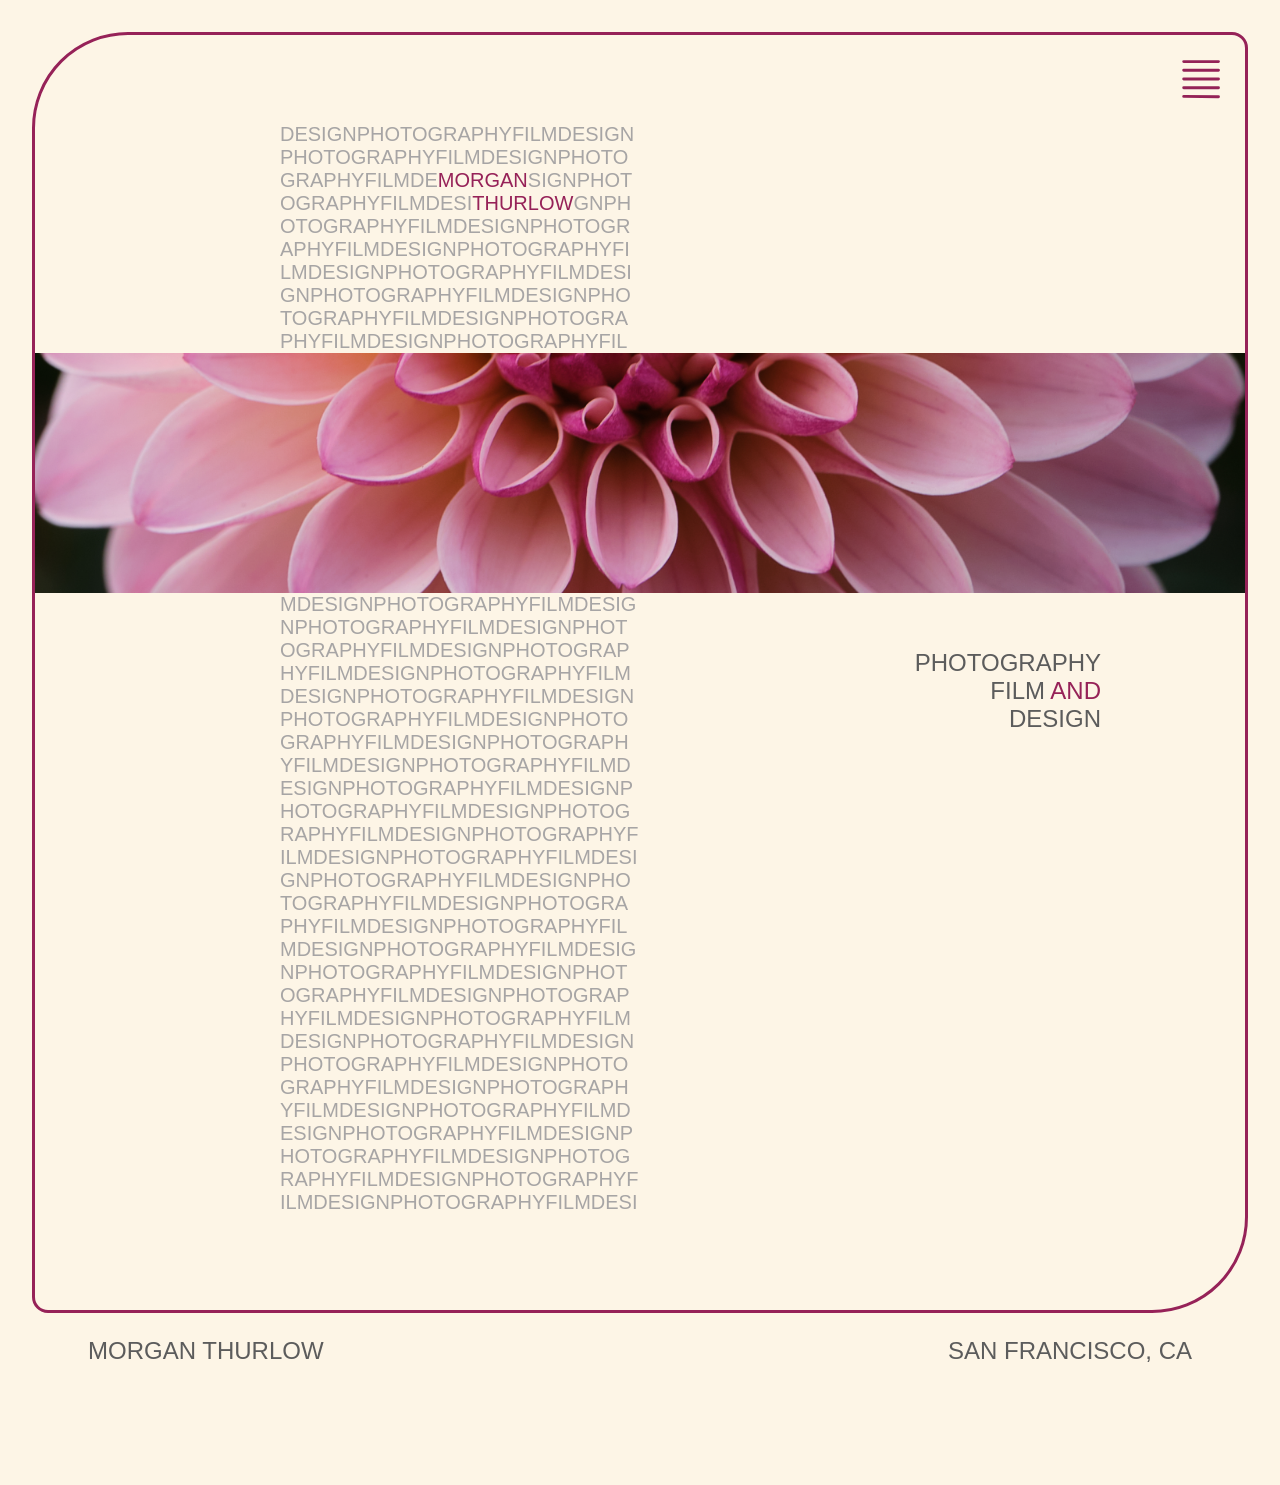
==== index.html @ 3932b412 "launch website" ====
<!doctype html>
<html lang="en">
  <head>
    <meta charset="UTF-8" />
    <meta name="viewport" content="width=device-width, initial-scale=1.0" />
    <title>Morgan Thurlow</title>
    <link rel="stylesheet" href="/style.css" />
    <script src="/script.js" defer></script>
    <link rel="icon" type="image/png" href="/favicon-96x96.png" sizes="96x96" />
    <link rel="icon" type="image/svg+xml" href="/favicon.svg" />
    <link rel="shortcut icon" href="/favicon.ico" />
    <link rel="apple-touch-icon" sizes="180x180" href="/apple-touch-icon.png" />
    <link rel="manifest" href="/site.webmanifest" />
  </head>
  <body class="body-padding">
    <div class="main-layout">
      <div class="menu-popup hidden titletext" id="menu-popup">
        <button id="close-x"><img src="closeX.svg" alt="X" /></button>
        <div class="menu-text">
          <a href="/index.html">HOME</a>
          <a href="/film.html">FILM</a>
          <a href="/design.html">DESIGN</a>
          <a href="/photography.html">PHOTOS</a>
        </div>
      </div>
      <div class="outsideborder">
        <div class="menu-container">
          <button id="hamburger-menu">
            <img src="hamburg.svg" alt="menu hamburger" />
          </button>
        </div>
        <div class="two-column-container">
          <div class="column-child">
            <p class="arttext arttext-layout" aria-hidden="true">
              DESIGNPHOTOGRAPHYFILMDESIGNPHOTOGRAPHYFILMDESIGNPHOTOGRAPHYFILMDE<span
                class="pinktext"
                >MORGAN</span
              >SIGNPHOTOGRAPHYFILMDESI<span class="pinktext">THURLOW</span
              >GNPHOTOGRAPHYFILMDESIGNPHOTOGRAPHYFILMDESIGNPHOTOGRAPHYFILMDESIGNPHOTOGRAPHYFILMDESIGNPHOTOGRAPHYFILMDESIGNPHOTOGRAPHYFILMDESIGNPHOTOGRAPHYFILMDESIGNPHOTOGRAPHYFIL
            </p>
          </div>
        </div>
        <img
          id="photobar"
          src="portfolio353.jpg"
          alt="a beautiful pink dahlia"
        />
        <div class="two-column-container">
          <div class="column-child">
            <p class="arttext arttext-layout" aria-hidden="true">
              [base64]
            </p>
          </div>
          <div class="column-child">
            <!-- make new art text for this -->
            <p class="titletext titletext-layout">
              <a href="/photography.html"> PHOTOGRAPHY </a><br />
              <a href="/film.html">FILM </a> <span class="pinktext">AND </span
              ><br /><a href="/design.html"> DESIGN </a>
            </p>
          </div>
        </div>
      </div>
      <div class="two-column-container">
        <div class="column-child titletext bottom-left-text">
          <!-- <a href="/contact.html">Contact me</a> <br />
          <a href="/resume.html">Resume</a> -->
          Morgan Thurlow
        </div>
        <div class="column-child titletext bottom-right-text">
          San Francisco, CA
        </div>
      </div>
    </div>
  </body>
</html>
---- style.css ----
/* colors */
:root {
  --c-offwhite: #fdf5e6;
  --c-pink: #962258;
  --c-pink-light: #d95995;
  --c-darkgray: #5c5c5c;
  --c-lightgray: #a7a5a5;
  --c-bggray: #292929;

  --color-main-bg: var(--c-offwhite);
  --color-text-dark: var(--c-darkgray);
  --color-text-light: var(--c-lightgray);
  --color-text-pink: var(--c-pink);
  --color-pink-light: var(--c-pink-light);
  --color-alt-bg: var(--c-bggray);

  background: var(--color-main-bg);

  --margin-exterior: 32px;
  --margin-bottom: 300px;
  --big-box-pad: 24px;

  font-family: Arial, Helvetica, sans-serif;

  --alt-font: optima;
}

*,
*::before,
*::after {
  box-sizing: border-box;
}

* {
  margin: 0;
}

a {
  text-decoration: none;
  color: var(--color-text-dark);
}

a:hover {
  color: var(--color-text-pink);
}

button {
  padding: 0px;
  border: none;
  background-color: transparent;
}

img,
picture,
svg {
  max-width: 100%;
  display: block;
}

#photobar {
  max-width: none;
  height: 240px;
  width: calc(100% + var(--big-box-pad) * 2);
  margin-left: calc(-1 * var(--big-box-pad));
  object-fit: cover;
  object-position: top center;
}

#hamburger-menu,
#close-x {
  width: 40px;
  cursor: pointer;
}

.menu-container {
  display: flex;
  justify-content: end;
  margin-bottom: 24px;
}

.two-column-container {
  /* border: 1px solid green; */
  display: flex;
}

.column-child {
  /* border: 1px solid blue; */
  flex-basis: 50%;
}

.body-padding {
  padding-left: var(--margin-exterior);
  padding-right: var(--margin-exterior);
  padding-bottom: 120px;
}

.outsideborder {
  border: 3px solid var(--color-text-pink);
  border-radius: 96px 16px;
  margin-top: var(--margin-exterior);
  /* margin-bottom: var(--margin-bottom); */
  padding: var(--big-box-pad);
  padding-bottom: 96px;
  /* min-height: calc(100vh - var(--margin-bottom) - var(--margin-exterior)); */
}

.menu-popup {
  position: absolute;
  top: 12px;
  right: 12px;
  border: 3px solid var(--color-text-pink);
  border-radius: 96px 16px;
  display: flex;
  flex-direction: column;
  text-align: left;
  padding-top: 12px;
  padding-right: 12px;
  padding-left: var(--big-box-pad);
  padding-bottom: var(--big-box-pad);

  /* padding: var(--big-box-pad); */
  background-color: var(--color-main-bg);
}

.menu-text {
  padding-right: 52px;
  display: flex;
  flex-direction: column;
}

.hidden {
  visibility: hidden;
}

#close-x {
  align-self: flex-end;
  padding-bottom: 24px;
}

.main-layout {
  position: relative;
  margin-left: auto;
  margin-right: auto;
  max-width: 1280px;
}

.pinktext {
  color: var(--color-text-pink);
}

.light-pink-mod {
  color: var(--c-pink-light);
}

.fancy-heading {
  font-family: var(--alt-font);
  font-size: clamp(36px, 6vw, 96px);
  font-weight: 500;
  background-image: url(/photos/portfolio356.jpg);
  background-position: 50% 25%;
  /* background-size: 50% ; */
  color: transparent;
  /* text-transform: uppercase; */
  background-clip: text;
}

.heading-two-layout {
  font-family: var(--alt-font);
  font-weight: lighter;
  font-size: clamp(14px, 3vw, 24px);
  color: var(--color-text-dark);
  /* text-transform: uppercase; */
  margin: 24px;
  margin-bottom: 12px;
}

.heading-one-layout {
  display: flex;
  justify-content: center;
  margin: 50px;
}

.titletext {
  color: var(--color-text-dark);
  font-size: 24px;
  text-transform: uppercase;
}

.titletext-layout {
  /* border: 1px solid orange; */
  text-align: right;
  margin-top: 56px;
  margin-right: 120px;
}

.small-caps {
  font-size: 20px;
}

.arttext {
  color: var(--color-text-light);
  font-size: 20px;
  word-break: break-all;
  text-align: justify;
  text-align-last: justify;
  text-wrap-style: balance;
  text-justify: inter-character;
  user-select: none;
}

.arttext-layout {
  /* border: 1px solid red; */
  width: 360px;
  margin-left: auto;
}

.video-layout {
  max-width: 1080px;
  width: 100%;
  min-width: 272px;
  border-radius: 3px;
}

.video-container {
  display: flex;
  justify-content: center;
}

#scroll-container {
  display: flex;
  height: 400px;
  position: relative;
  overflow-inline: scroll;
  flex-wrap: nowrap;
  margin-left: calc(-1 * var(--big-box-pad));
  margin-right: calc(-1 * var(--big-box-pad));
  margin-bottom: 48px;
}

.image-scroll {
  display: flex;
  flex-basis: 50%;
  object-fit: contain;
  margin-right: 24px;
  border-radius: 2px;
  /* box-shadow:
    -1px 0px 13px -7px var(--c-darkgray),
    1px 0px 13px -7px var(--c-darkgray),
    1px 1px 8px 0px rgba(0, 0, 0, 0); */
}

.border-small {
  border: 1px solid var(--c-lightgray);
}

.display-gray-bg {
  background-color: var(--color-alt-bg);
}

.bottom-right-text {
  text-align: right;
  margin-top: 24px;
  margin-right: 56px;
}

.bottom-left-text {
  margin-top: 24px;
  margin-left: 56px;
}
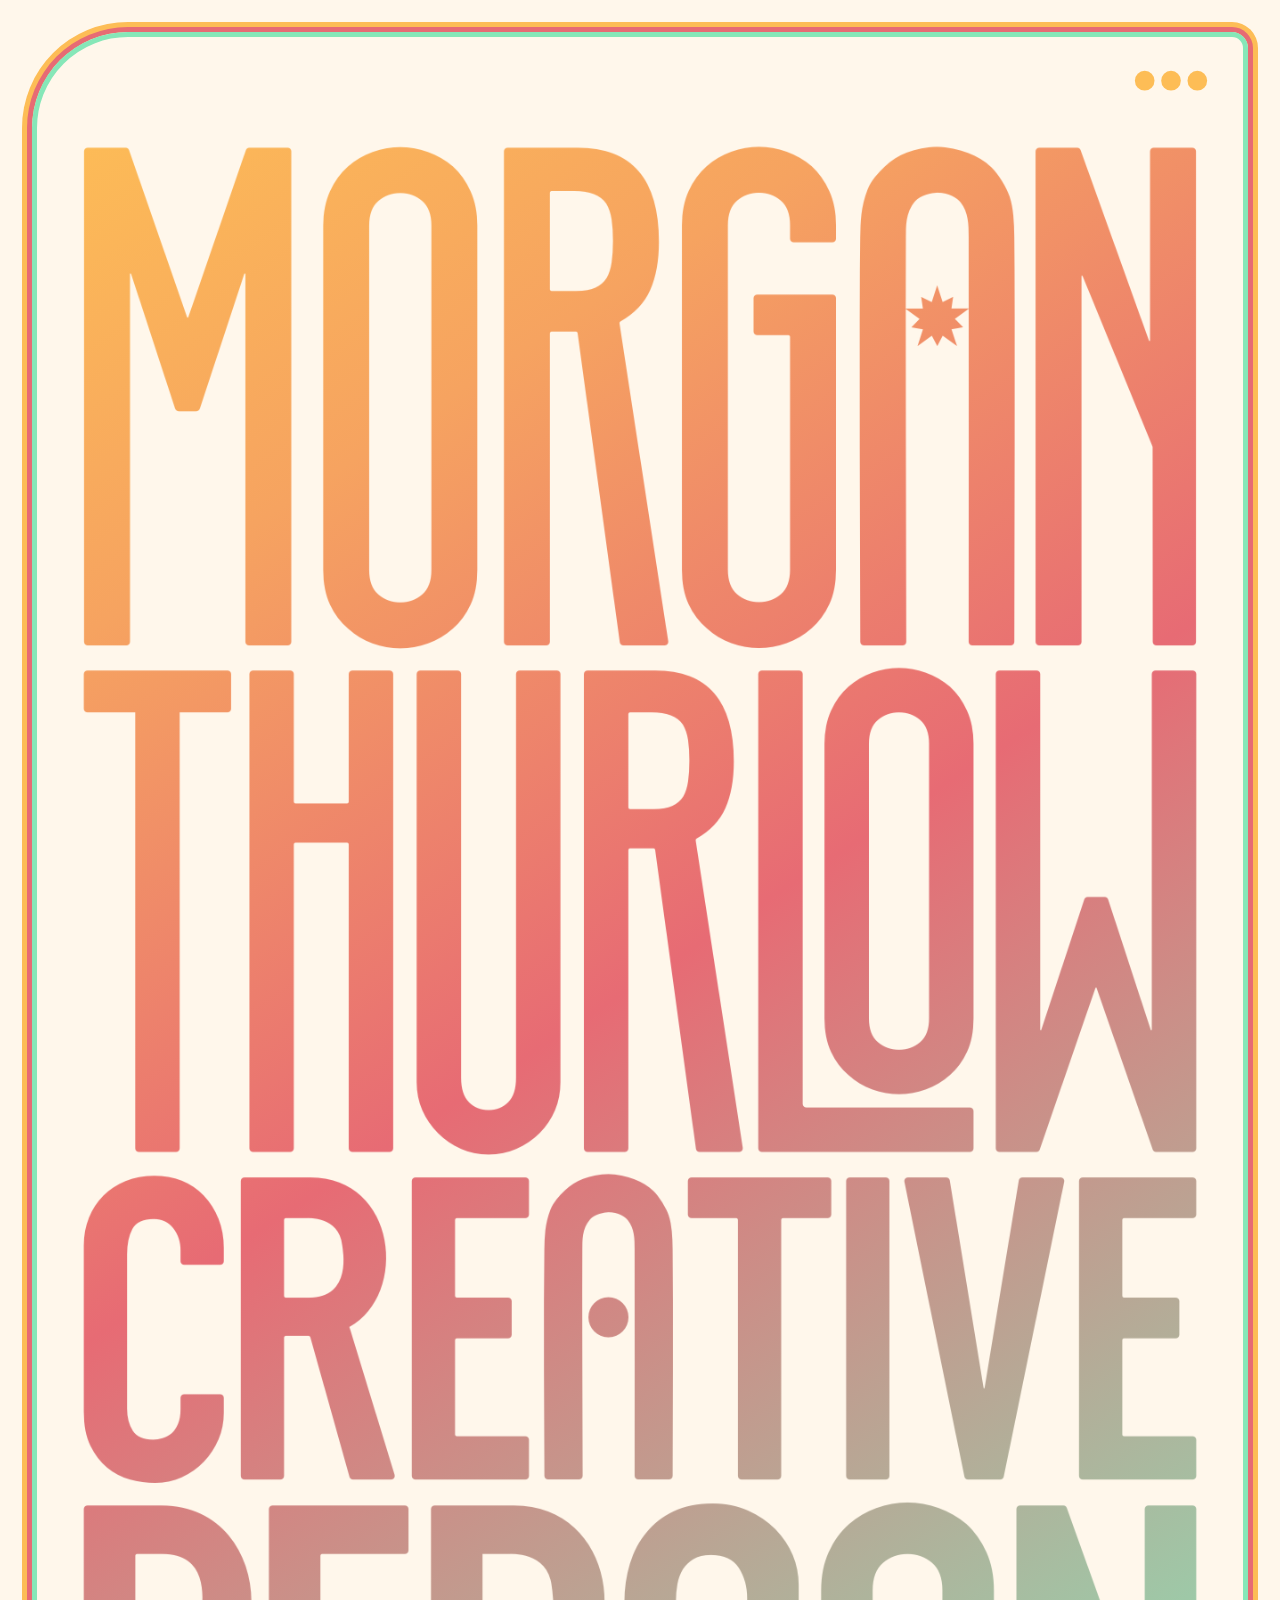
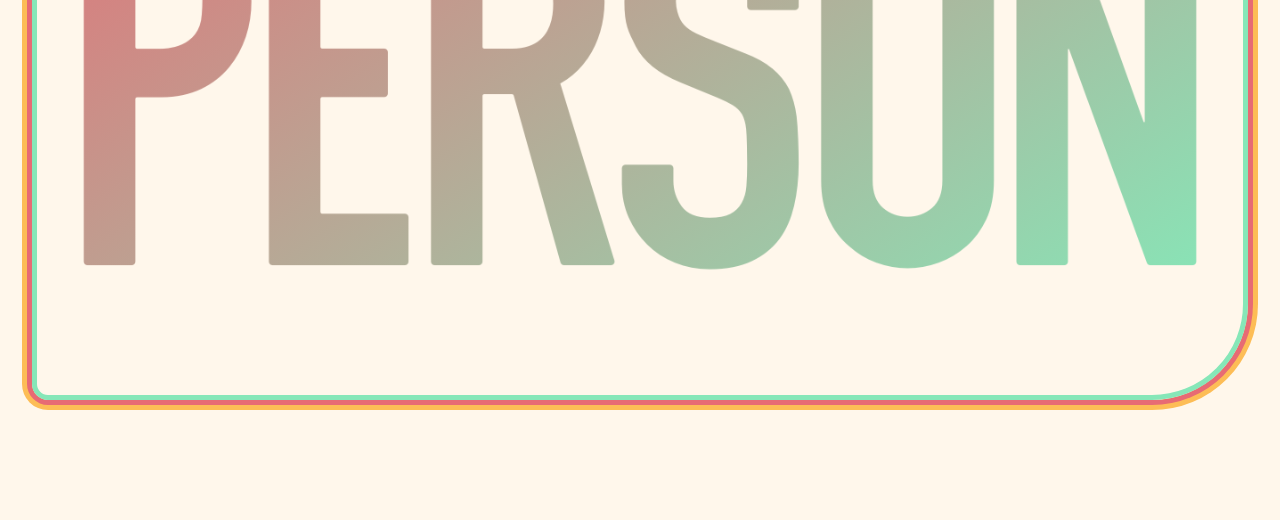
==== commit 2b2bc576: "colorful update" ====
--- a/index.html
+++ b/index.html
@@ -15,7 +15,9 @@
   <body class="body-padding">
     <div class="main-layout">
       <div class="menu-popup hidden titletext" id="menu-popup">
-        <button id="close-x"><img src="closeX.svg" alt="X" /></button>
+        <button id="close-x">
+          <img src="horDot.svg" alt="X" />
+        </button>
         <div class="menu-text">
           <a href="/index.html">HOME</a>
           <a href="/film.html">FILM</a>
@@ -23,52 +25,14 @@
           <a href="/photography.html">PHOTOS</a>
         </div>
       </div>
-      <div class="outsideborder">
+      <div class="triple-border">
         <div class="menu-container">
           <button id="hamburger-menu">
-            <img src="hamburg.svg" alt="menu hamburger" />
+            <img src="horDot.svg" alt="menu hamburger" />
           </button>
         </div>
-        <div class="two-column-container">
-          <div class="column-child">
-            <p class="arttext arttext-layout" aria-hidden="true">
-              DESIGNPHOTOGRAPHYFILMDESIGNPHOTOGRAPHYFILMDESIGNPHOTOGRAPHYFILMDE<span
-                class="pinktext"
-                >MORGAN</span
-              >SIGNPHOTOGRAPHYFILMDESI<span class="pinktext">THURLOW</span
-              >GNPHOTOGRAPHYFILMDESIGNPHOTOGRAPHYFILMDESIGNPHOTOGRAPHYFILMDESIGNPHOTOGRAPHYFILMDESIGNPHOTOGRAPHYFILMDESIGNPHOTOGRAPHYFILMDESIGNPHOTOGRAPHYFILMDESIGNPHOTOGRAPHYFIL
-            </p>
-          </div>
-        </div>
-        <img
-          id="photobar"
-          src="portfolio353.jpg"
-          alt="a beautiful pink dahlia"
-        />
-        <div class="two-column-container">
-          <div class="column-child">
-            <p class="arttext arttext-layout" aria-hidden="true">
-              [base64]
-            </p>
-          </div>
-          <div class="column-child">
-            <!-- make new art text for this -->
-            <p class="titletext titletext-layout">
-              <a href="/photography.html"> PHOTOGRAPHY </a><br />
-              <a href="/film.html">FILM </a> <span class="pinktext">AND </span
-              ><br /><a href="/design.html"> DESIGN </a>
-            </p>
-          </div>
-        </div>
-      </div>
-      <div class="two-column-container">
-        <div class="column-child titletext bottom-left-text">
-          <!-- <a href="/contact.html">Contact me</a> <br />
-          <a href="/resume.html">Resume</a> -->
-          Morgan Thurlow
-        </div>
-        <div class="column-child titletext bottom-right-text">
-          San Francisco, CA
+        <div>
+          <img src="tallMTcp.svg" alt="Morgan Thurlow Creative Person" />
         </div>
       </div>
     </div>
--- a/style.css
+++ b/style.css
@@ -1,16 +1,21 @@
 /* colors */
 :root {
-  --c-offwhite: #fdf5e6;
+  --c-offwhite: #fff7eb;
   --c-pink: #962258;
   --c-pink-light: #d95995;
   --c-darkgray: #5c5c5c;
   --c-lightgray: #a7a5a5;
   --c-bggray: #292929;
 
+  /* new colors for testing */
+  --c-coral: #e76b74;
+  --c-goldenrod: #fdbd56;
+  --c-teal: #86e7b8;
+
   --color-main-bg: var(--c-offwhite);
   --color-text-dark: var(--c-darkgray);
   --color-text-light: var(--c-lightgray);
-  --color-text-pink: var(--c-pink);
+  --color-text-pink: var(--c-goldenrod);
   --color-pink-light: var(--c-pink-light);
   --color-alt-bg: var(--c-bggray);
 
@@ -20,7 +25,7 @@
   --margin-bottom: 300px;
   --big-box-pad: 24px;
 
-  font-family: Arial, Helvetica, sans-serif;
+  font-family: optima, Helvetica, sans-serif;
 
   --alt-font: optima;
 }
@@ -68,14 +73,20 @@
 
 #hamburger-menu,
 #close-x {
-  width: 40px;
+  width: 80px;
   cursor: pointer;
+}
+
+.menu-icon {
+  fill: #e76b74;
 }
 
 .menu-container {
   display: flex;
   justify-content: end;
   margin-bottom: 24px;
+  margin-top: 8px;
+  margin-right: 8px;
 }
 
 .two-column-container {
@@ -104,11 +115,27 @@
   /* min-height: calc(100vh - var(--margin-bottom) - var(--margin-exterior)); */
 }
 
+.triple-border {
+  border: 5px solid #86e7b8;
+  border-radius: 96px 16px;
+  box-shadow:
+    0 0 0 5px #e76b74,
+    0 0 0 10px #fdbd56;
+  margin-top: var(--margin-exterior);
+  /* margin-bottom: var(--margin-bottom); */
+  padding: var(--big-box-pad);
+  padding-bottom: 96px;
+}
+
 .menu-popup {
   position: absolute;
-  top: 12px;
-  right: 12px;
-  border: 3px solid var(--color-text-pink);
+  top: 20px;
+  right: 20px;
+  border: 5px solid #fdbd56;
+  border-radius: 96px 16px;
+  box-shadow:
+    0 0 0 5px #e76b74,
+    0 0 0 10px #86e7b8;
   border-radius: 96px 16px;
   display: flex;
   flex-direction: column;
@@ -126,6 +153,7 @@
   padding-right: 52px;
   display: flex;
   flex-direction: column;
+  text-transform: lowercase;
 }
 
 .hidden {
@@ -183,7 +211,7 @@
 .titletext {
   color: var(--color-text-dark);
   font-size: 24px;
-  text-transform: uppercase;
+  /* text-transform: uppercase; */
 }
 
 .titletext-layout {
